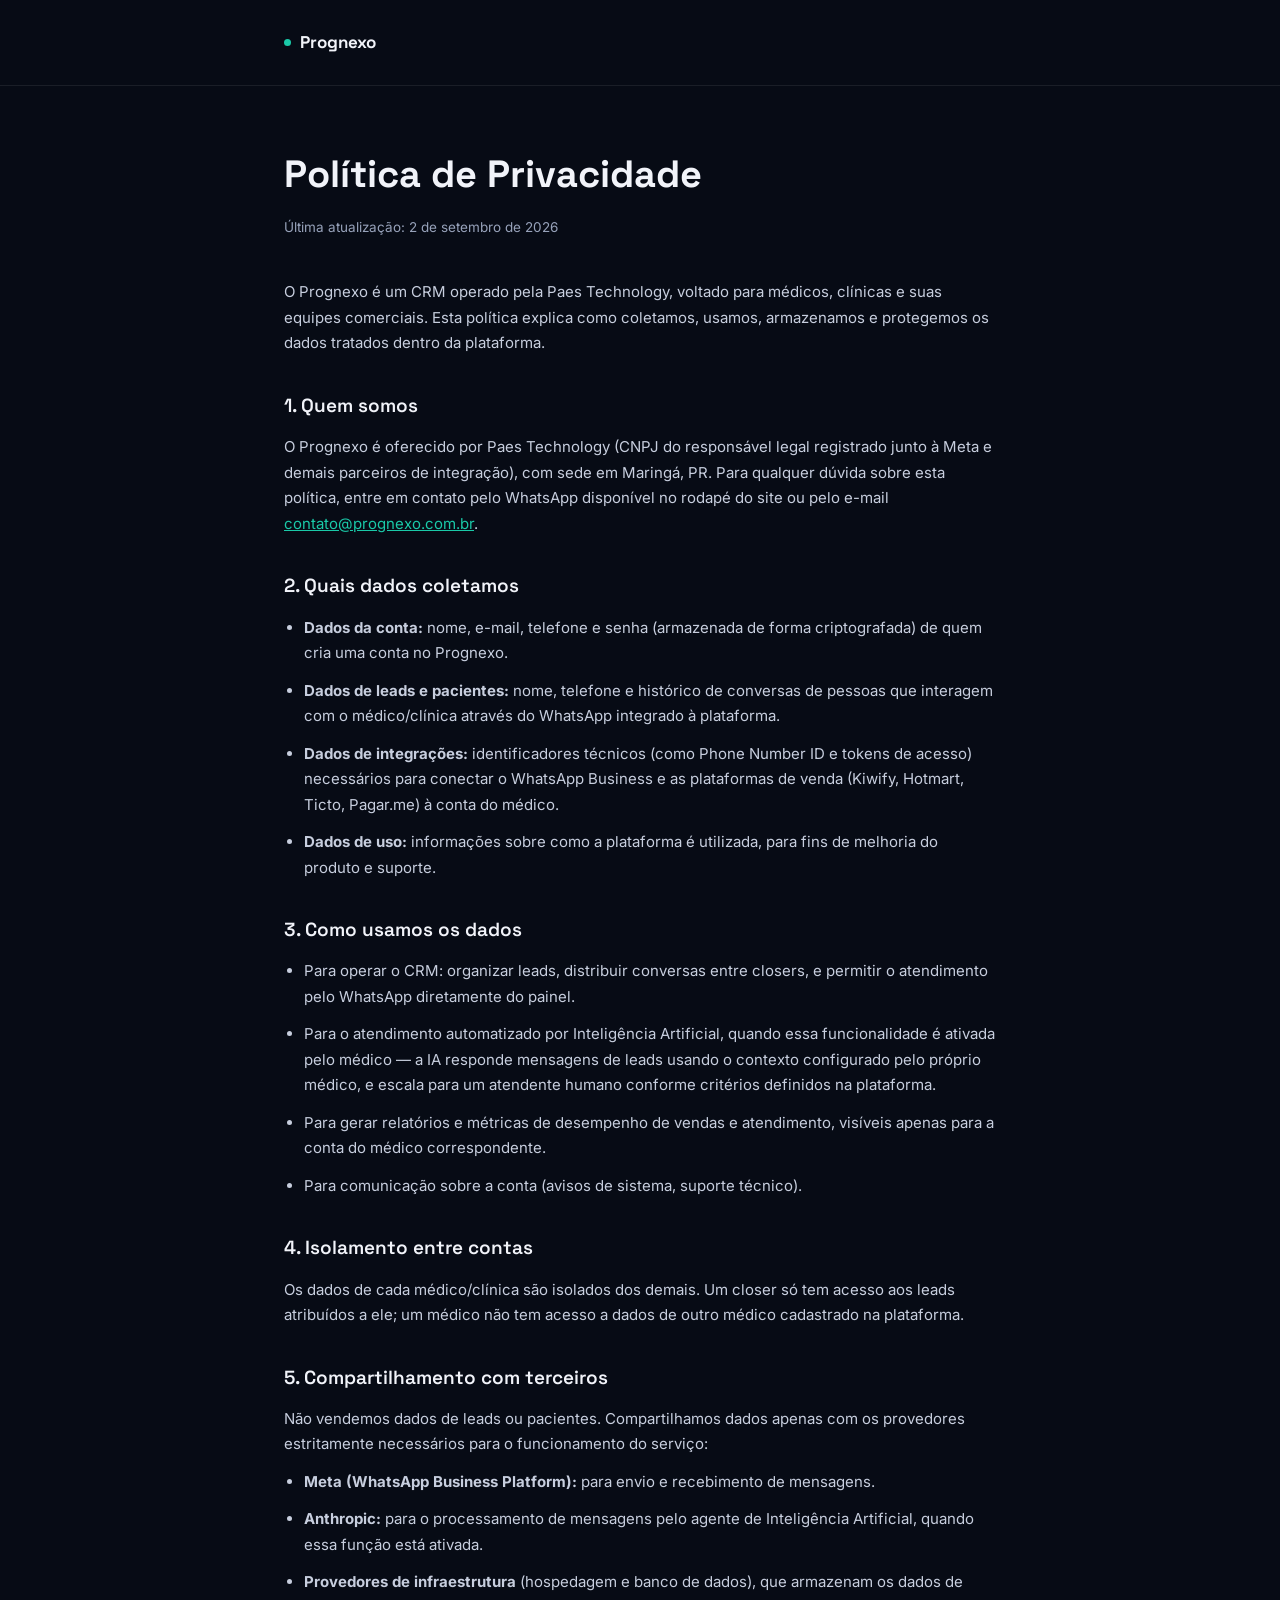
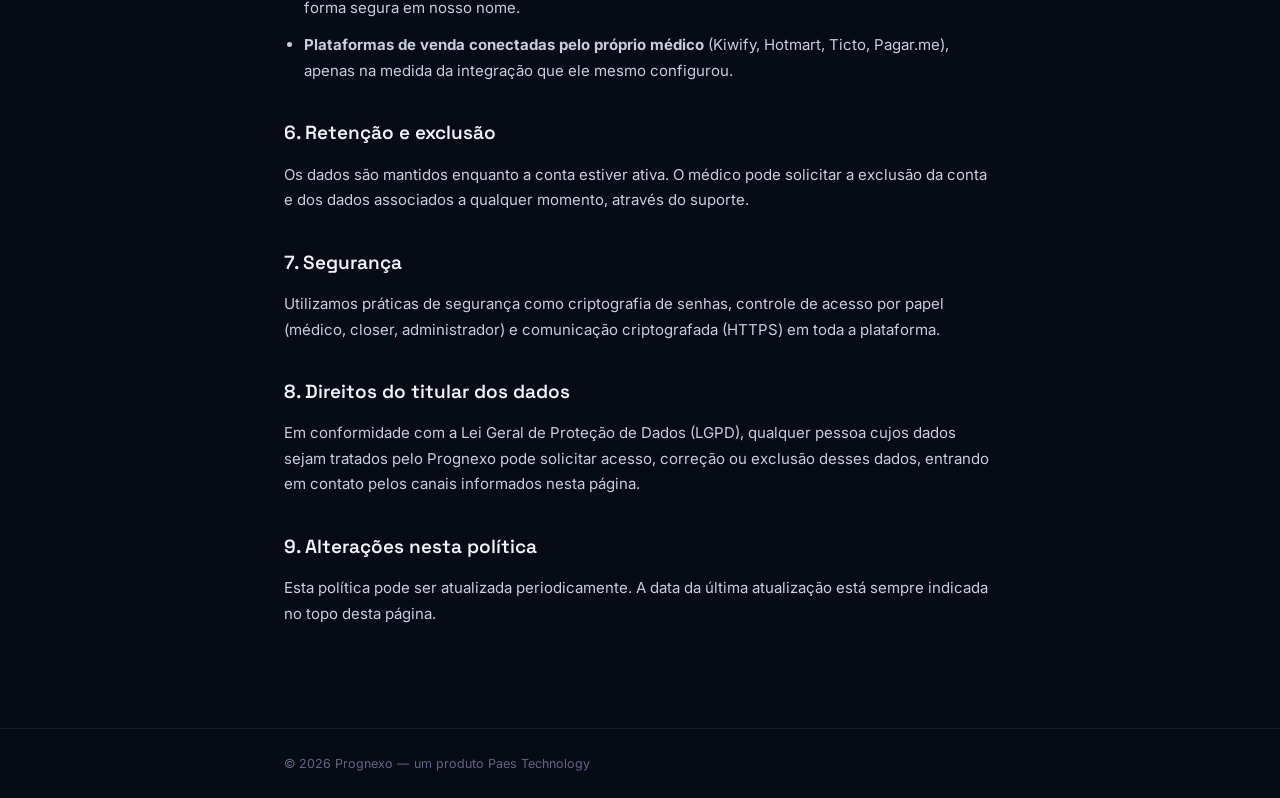
==== privacidade.html @ 3126a265 "feat: adiciona pagina de Politica de Privacidade" ====
<!DOCTYPE html>
<html lang="pt-BR">
<head>
<meta charset="UTF-8">
<meta name="viewport" content="width=device-width, initial-scale=1">
<title>Política de Privacidade — Prognexo</title>
<meta name="description" content="Política de Privacidade do Prognexo — como coletamos, usamos e protegemos os dados de médicos, clínicas, pacientes e leads.">
<link href="https://fonts.googleapis.com/css2?family=Space+Grotesk:wght@600;700&family=Inter:wght@400;500;600&display=swap" rel="stylesheet">
<style>
  *{margin:0;padding:0;box-sizing:border-box;}
  body{font-family:'Inter',sans-serif; background:#070b15; color:#f1f3f9; line-height:1.7;}
  .container{max-width:760px; margin:0 auto; padding:0 24px;}
  header{padding:28px 0; border-bottom:1px solid rgba(255,255,255,.08);}
  .logo{font-family:'Space Grotesk'; font-weight:700; font-size:17px; display:flex; align-items:center; gap:9px; text-decoration:none; color:#f1f3f9;}
  .logo-dot{width:7px; height:7px; border-radius:50%; background:#1ac9a8;}
  main{padding:56px 0 90px;}
  h1{font-family:'Space Grotesk'; font-size:clamp(28px,4vw,38px); font-weight:700; margin-bottom:10px;}
  .updated{color:#97a2ba; font-size:13.5px; margin-bottom:40px;}
  h2{font-family:'Space Grotesk'; font-size:19px; font-weight:600; margin:34px 0 12px; color:#f1f3f9;}
  p, li{color:#c7cede; font-size:15px; margin-bottom:12px;}
  ul{padding-left:20px; margin-bottom:12px;}
  a{color:#1ac9a8;}
  footer{border-top:1px solid rgba(255,255,255,.08); padding:24px 0; color:#5c6883; font-size:12.5px;}
</style>
</head>
<body>
<header>
  <div class="container">
    <a href="/" class="logo"><span class="logo-dot"></span>Prognexo</a>
  </div>
</header>

<main>
  <div class="container">
    <h1>Política de Privacidade</h1>
    <div class="updated">Última atualização: 2 de setembro de 2026</div>

    <p>O Prognexo é um CRM operado pela Paes Technology, voltado para médicos, clínicas e suas equipes comerciais. Esta política explica como coletamos, usamos, armazenamos e protegemos os dados tratados dentro da plataforma.</p>

    <h2>1. Quem somos</h2>
    <p>O Prognexo é oferecido por Paes Technology (CNPJ do responsável legal registrado junto à Meta e demais parceiros de integração), com sede em Maringá, PR. Para qualquer dúvida sobre esta política, entre em contato pelo WhatsApp disponível no rodapé do site ou pelo e-mail <a href="mailto:contato@prognexo.com.br">contato@prognexo.com.br</a>.</p>

    <h2>2. Quais dados coletamos</h2>
    <ul>
      <li><strong>Dados da conta:</strong> nome, e-mail, telefone e senha (armazenada de forma criptografada) de quem cria uma conta no Prognexo.</li>
      <li><strong>Dados de leads e pacientes:</strong> nome, telefone e histórico de conversas de pessoas que interagem com o médico/clínica através do WhatsApp integrado à plataforma.</li>
      <li><strong>Dados de integrações:</strong> identificadores técnicos (como Phone Number ID e tokens de acesso) necessários para conectar o WhatsApp Business e as plataformas de venda (Kiwify, Hotmart, Ticto, Pagar.me) à conta do médico.</li>
      <li><strong>Dados de uso:</strong> informações sobre como a plataforma é utilizada, para fins de melhoria do produto e suporte.</li>
    </ul>

    <h2>3. Como usamos os dados</h2>
    <ul>
      <li>Para operar o CRM: organizar leads, distribuir conversas entre closers, e permitir o atendimento pelo WhatsApp diretamente do painel.</li>
      <li>Para o atendimento automatizado por Inteligência Artificial, quando essa funcionalidade é ativada pelo médico — a IA responde mensagens de leads usando o contexto configurado pelo próprio médico, e escala para um atendente humano conforme critérios definidos na plataforma.</li>
      <li>Para gerar relatórios e métricas de desempenho de vendas e atendimento, visíveis apenas para a conta do médico correspondente.</li>
      <li>Para comunicação sobre a conta (avisos de sistema, suporte técnico).</li>
    </ul>

    <h2>4. Isolamento entre contas</h2>
    <p>Os dados de cada médico/clínica são isolados dos demais. Um closer só tem acesso aos leads atribuídos a ele; um médico não tem acesso a dados de outro médico cadastrado na plataforma.</p>

    <h2>5. Compartilhamento com terceiros</h2>
    <p>Não vendemos dados de leads ou pacientes. Compartilhamos dados apenas com os provedores estritamente necessários para o funcionamento do serviço:</p>
    <ul>
      <li><strong>Meta (WhatsApp Business Platform):</strong> para envio e recebimento de mensagens.</li>
      <li><strong>Anthropic:</strong> para o processamento de mensagens pelo agente de Inteligência Artificial, quando essa função está ativada.</li>
      <li><strong>Provedores de infraestrutura</strong> (hospedagem e banco de dados), que armazenam os dados de forma segura em nosso nome.</li>
      <li><strong>Plataformas de venda conectadas pelo próprio médico</strong> (Kiwify, Hotmart, Ticto, Pagar.me), apenas na medida da integração que ele mesmo configurou.</li>
    </ul>

    <h2>6. Retenção e exclusão</h2>
    <p>Os dados são mantidos enquanto a conta estiver ativa. O médico pode solicitar a exclusão da conta e dos dados associados a qualquer momento, através do suporte.</p>

    <h2>7. Segurança</h2>
    <p>Utilizamos práticas de segurança como criptografia de senhas, controle de acesso por papel (médico, closer, administrador) e comunicação criptografada (HTTPS) em toda a plataforma.</p>

    <h2>8. Direitos do titular dos dados</h2>
    <p>Em conformidade com a Lei Geral de Proteção de Dados (LGPD), qualquer pessoa cujos dados sejam tratados pelo Prognexo pode solicitar acesso, correção ou exclusão desses dados, entrando em contato pelos canais informados nesta página.</p>

    <h2>9. Alterações nesta política</h2>
    <p>Esta política pode ser atualizada periodicamente. A data da última atualização está sempre indicada no topo desta página.</p>
  </div>
</main>

<footer>
  <div class="container">
    © 2026 Prognexo — um produto Paes Technology
  </div>
</footer>
</body>
</html>
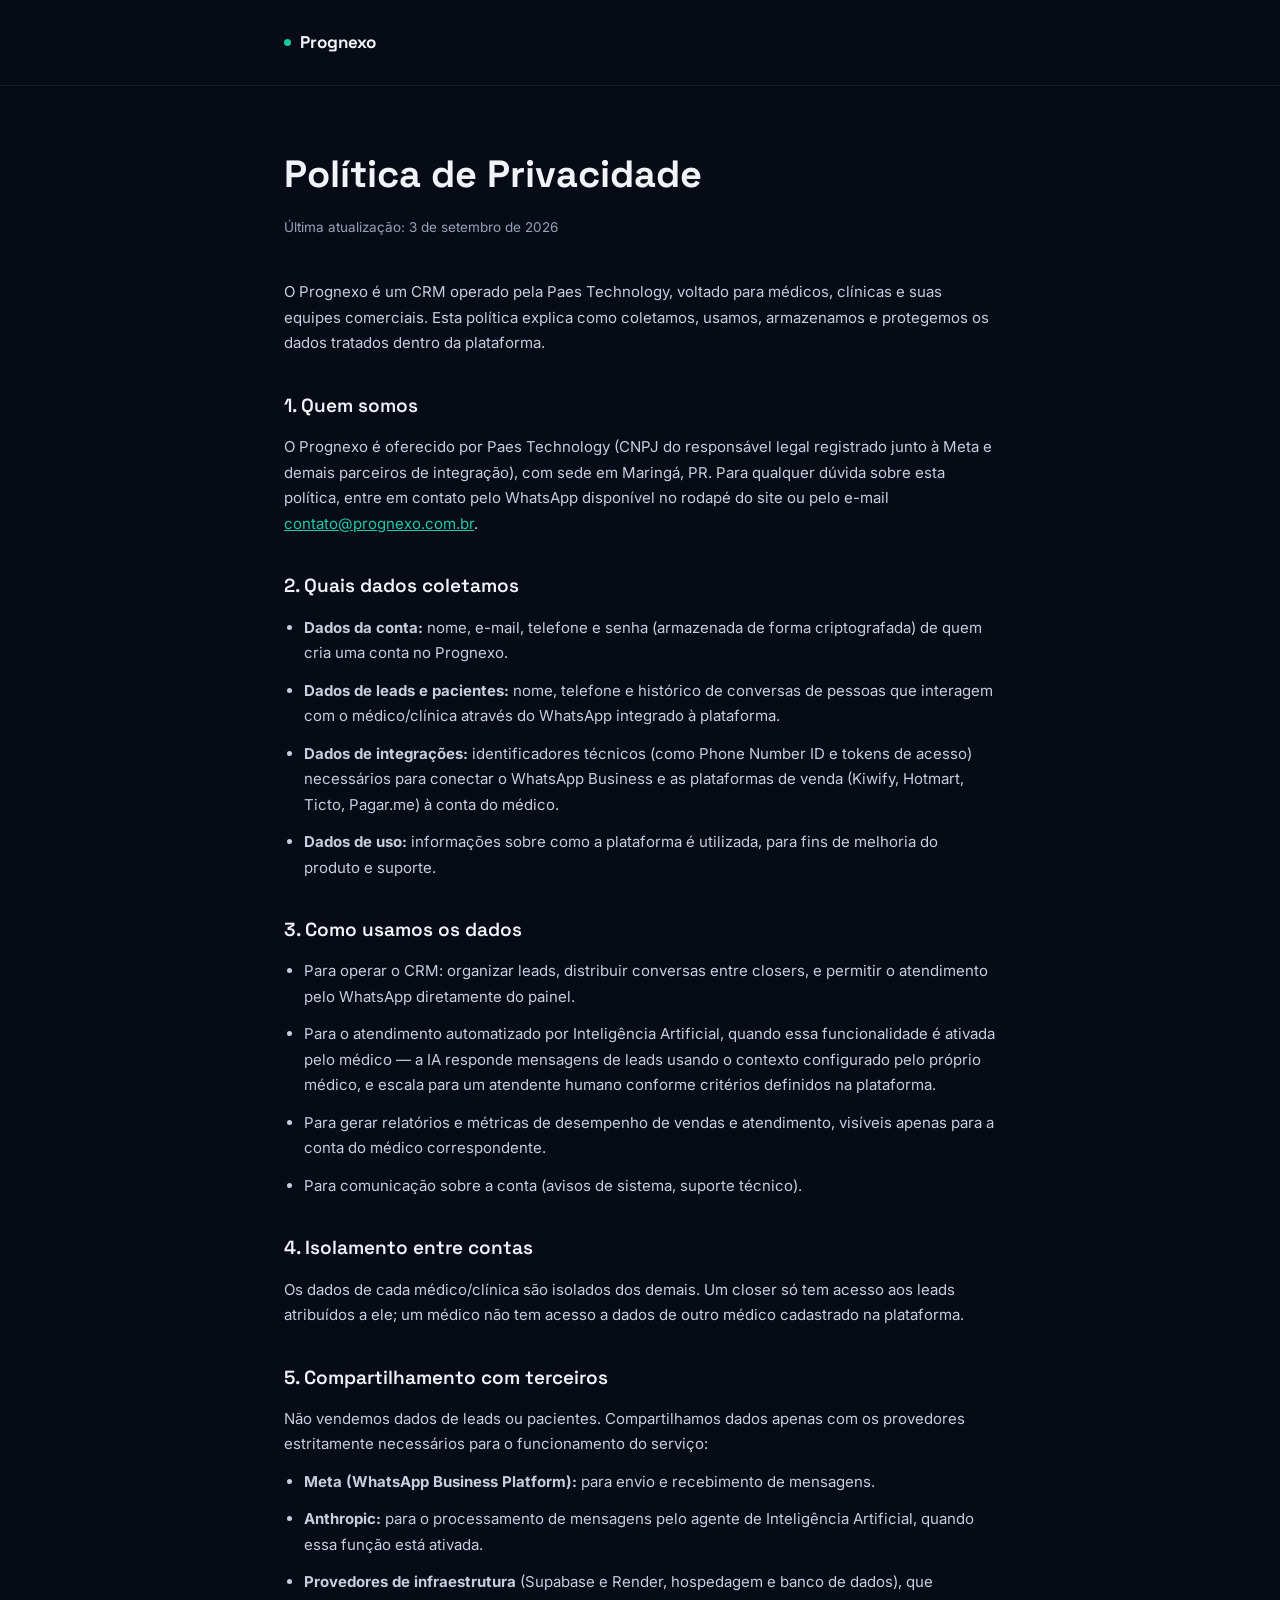
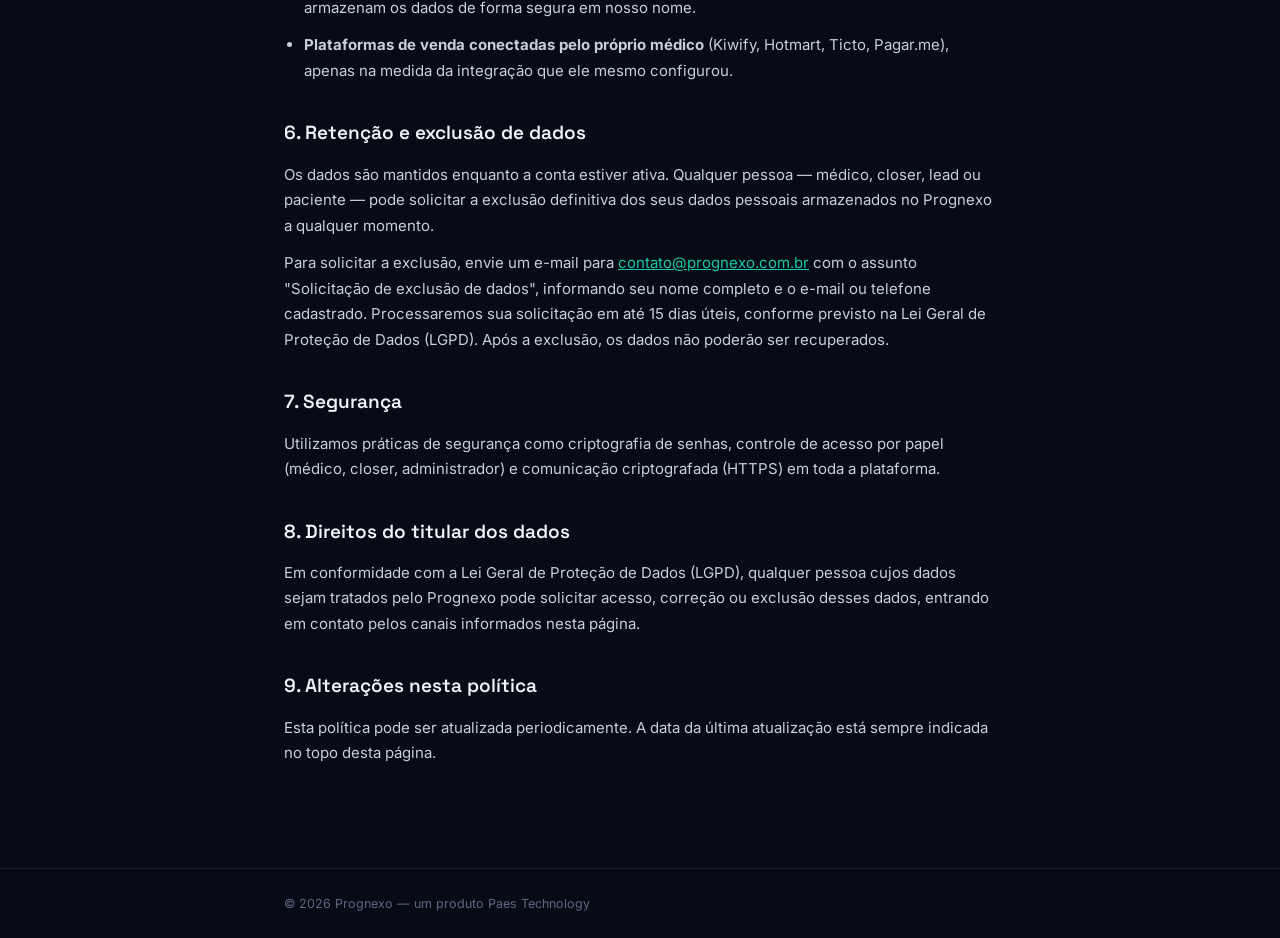
==== commit 8b5209b4: "Update privacy policy last updated date and details" ====
--- a/privacidade.html
+++ b/privacidade.html
@@ -33,7 +33,7 @@
 <main>
   <div class="container">
     <h1>Política de Privacidade</h1>
-    <div class="updated">Última atualização: 2 de setembro de 2026</div>
+    <div class="updated">Última atualização: 3 de setembro de 2026</div>
 
     <p>O Prognexo é um CRM operado pela Paes Technology, voltado para médicos, clínicas e suas equipes comerciais. Esta política explica como coletamos, usamos, armazenamos e protegemos os dados tratados dentro da plataforma.</p>
 
@@ -64,12 +64,13 @@
     <ul>
       <li><strong>Meta (WhatsApp Business Platform):</strong> para envio e recebimento de mensagens.</li>
       <li><strong>Anthropic:</strong> para o processamento de mensagens pelo agente de Inteligência Artificial, quando essa função está ativada.</li>
-      <li><strong>Provedores de infraestrutura</strong> (hospedagem e banco de dados), que armazenam os dados de forma segura em nosso nome.</li>
+      <li><strong>Provedores de infraestrutura</strong> (Supabase e Render, hospedagem e banco de dados), que armazenam os dados de forma segura em nosso nome.</li>
       <li><strong>Plataformas de venda conectadas pelo próprio médico</strong> (Kiwify, Hotmart, Ticto, Pagar.me), apenas na medida da integração que ele mesmo configurou.</li>
     </ul>
 
-    <h2>6. Retenção e exclusão</h2>
-    <p>Os dados são mantidos enquanto a conta estiver ativa. O médico pode solicitar a exclusão da conta e dos dados associados a qualquer momento, através do suporte.</p>
+    <h2 id="exclusao-de-dados">6. Retenção e exclusão de dados</h2>
+    <p>Os dados são mantidos enquanto a conta estiver ativa. Qualquer pessoa — médico, closer, lead ou paciente — pode solicitar a exclusão definitiva dos seus dados pessoais armazenados no Prognexo a qualquer momento.</p>
+    <p>Para solicitar a exclusão, envie um e-mail para <a href="mailto:contato@prognexo.com.br">contato@prognexo.com.br</a> com o assunto "Solicitação de exclusão de dados", informando seu nome completo e o e-mail ou telefone cadastrado. Processaremos sua solicitação em até 15 dias úteis, conforme previsto na Lei Geral de Proteção de Dados (LGPD). Após a exclusão, os dados não poderão ser recuperados.</p>
 
     <h2>7. Segurança</h2>
     <p>Utilizamos práticas de segurança como criptografia de senhas, controle de acesso por papel (médico, closer, administrador) e comunicação criptografada (HTTPS) em toda a plataforma.</p>
